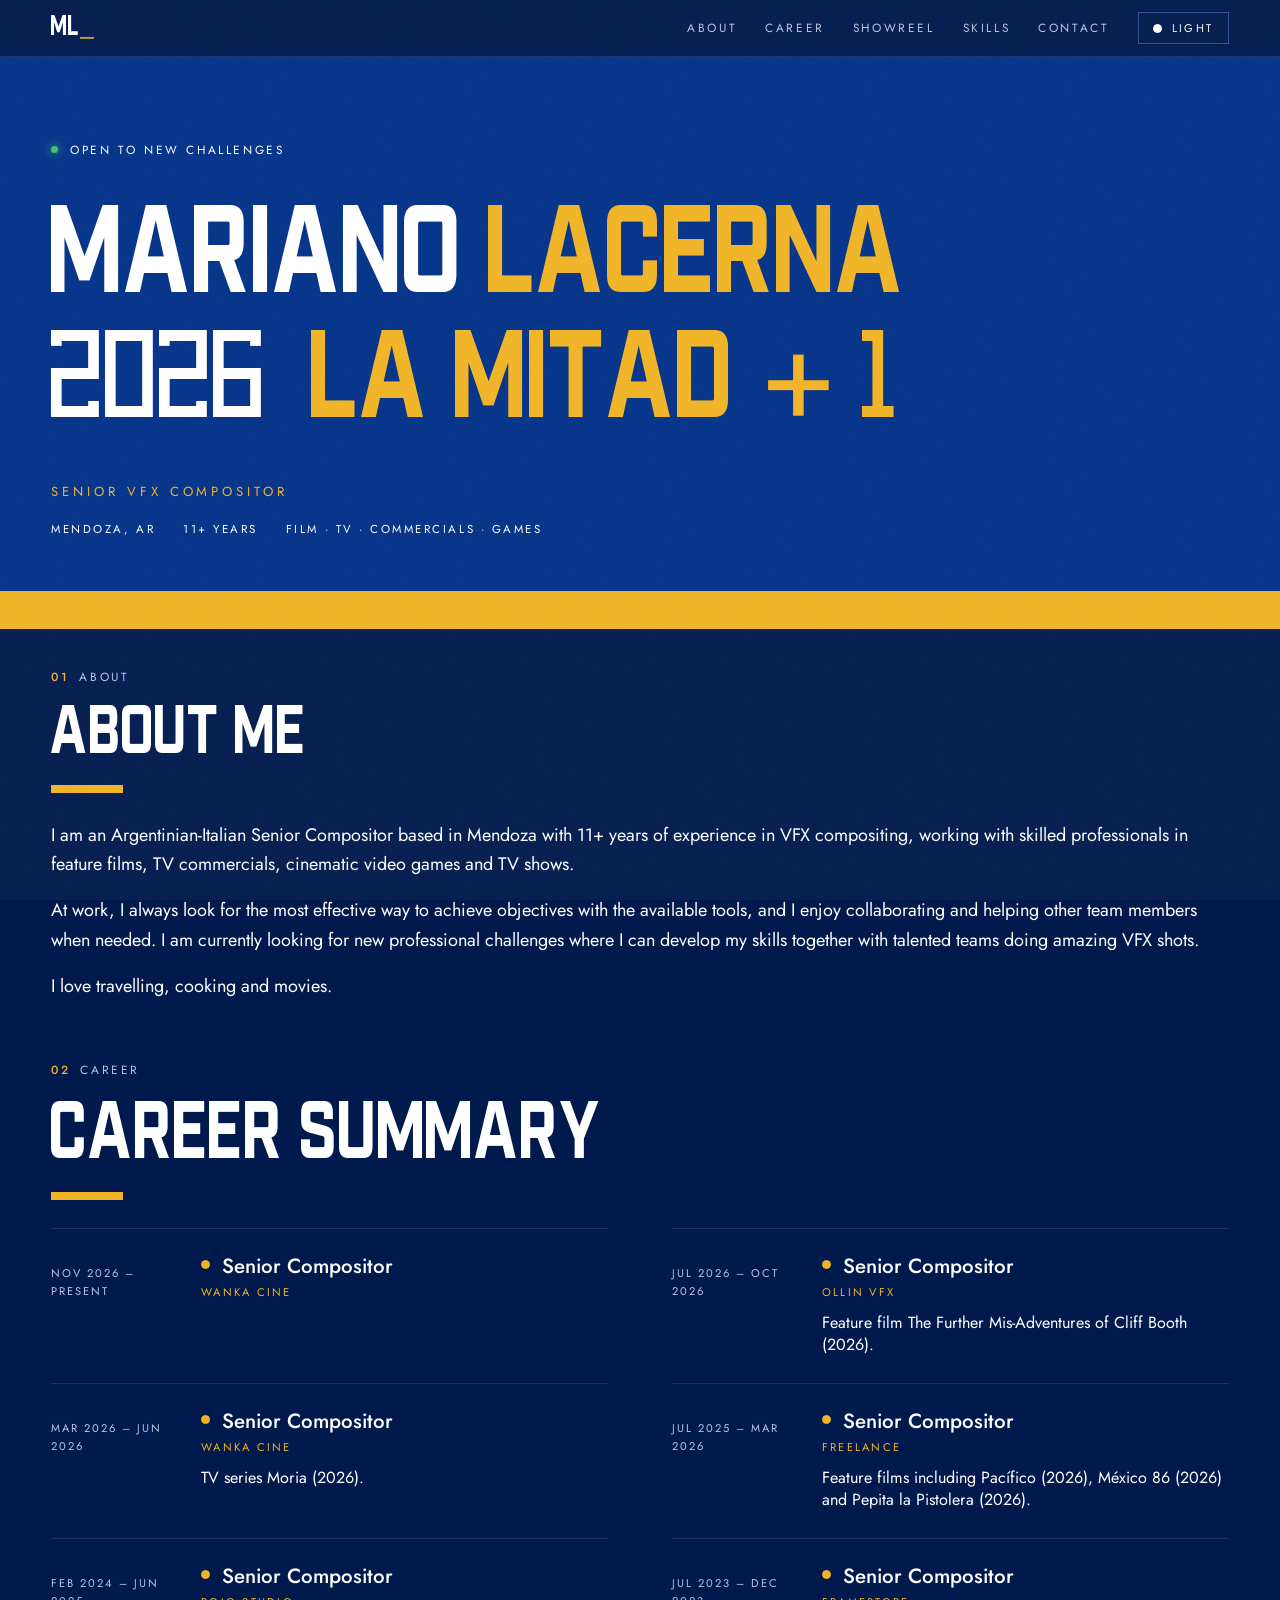
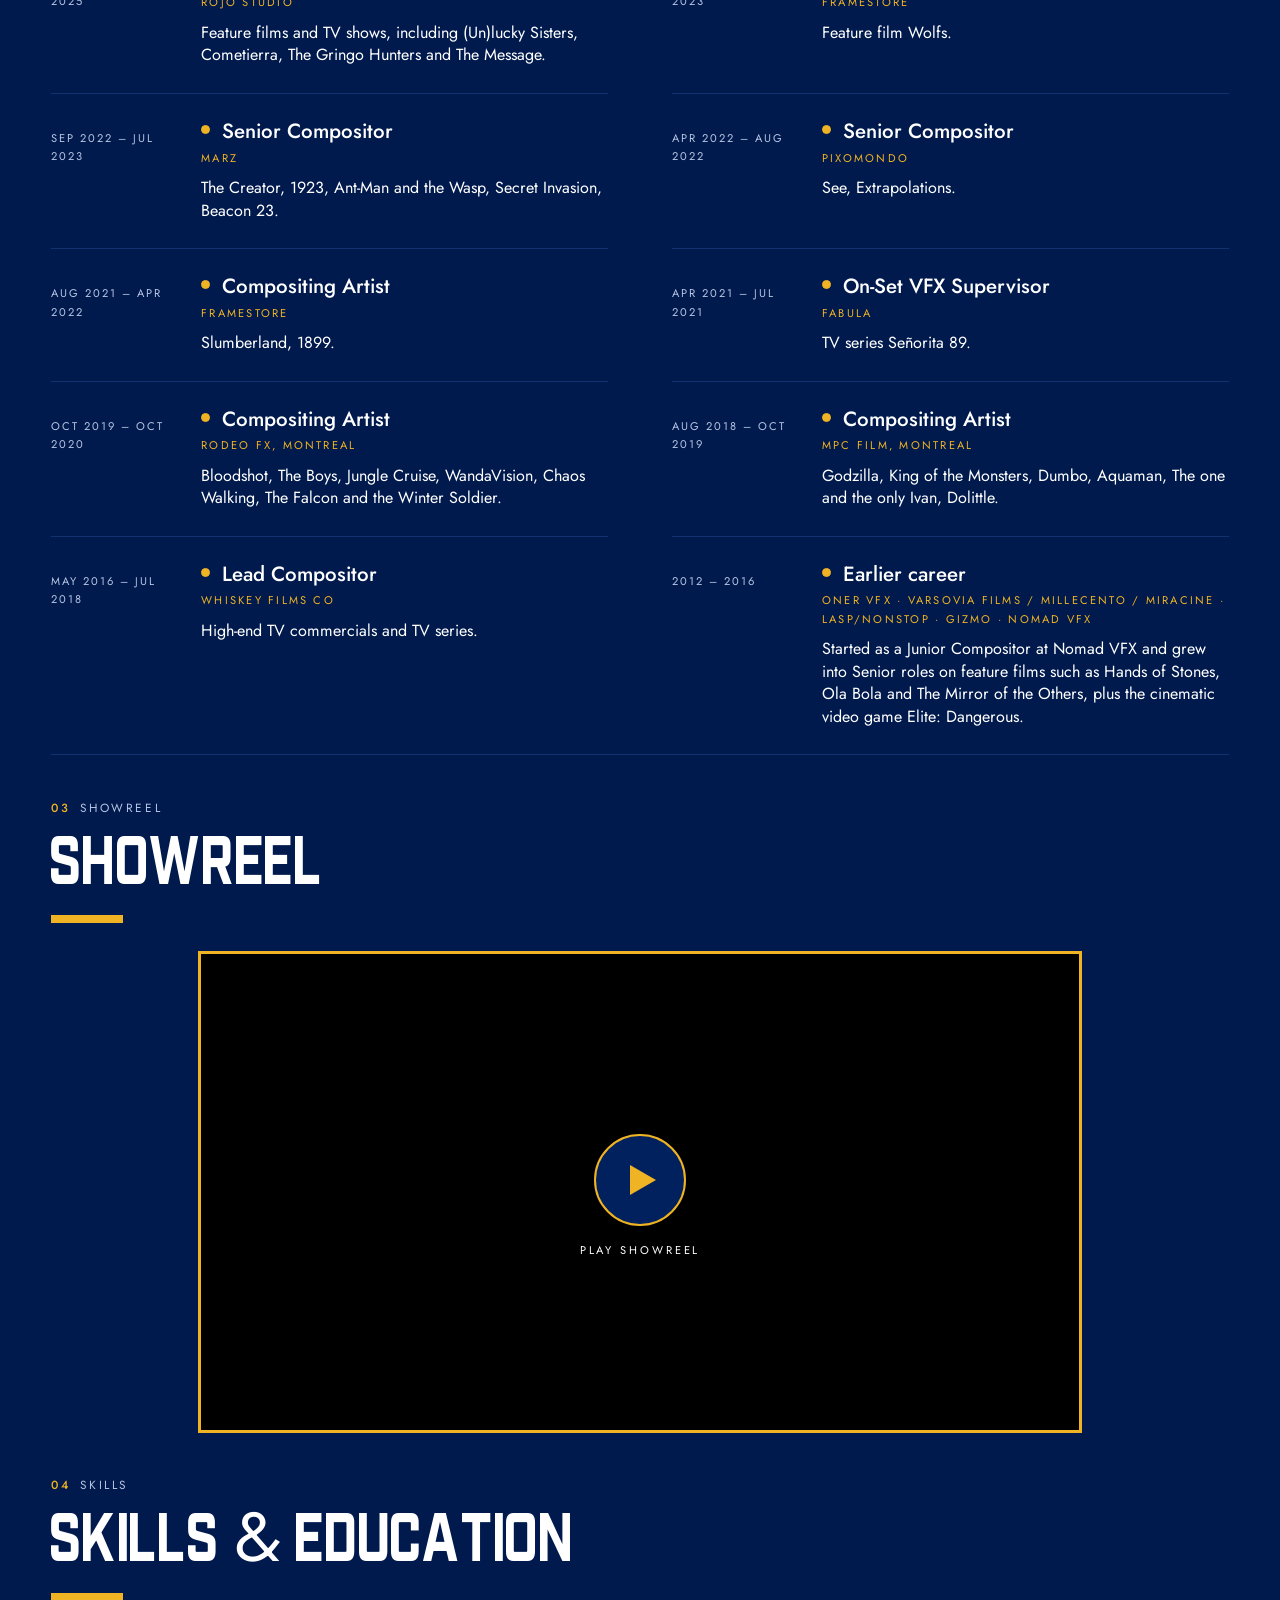
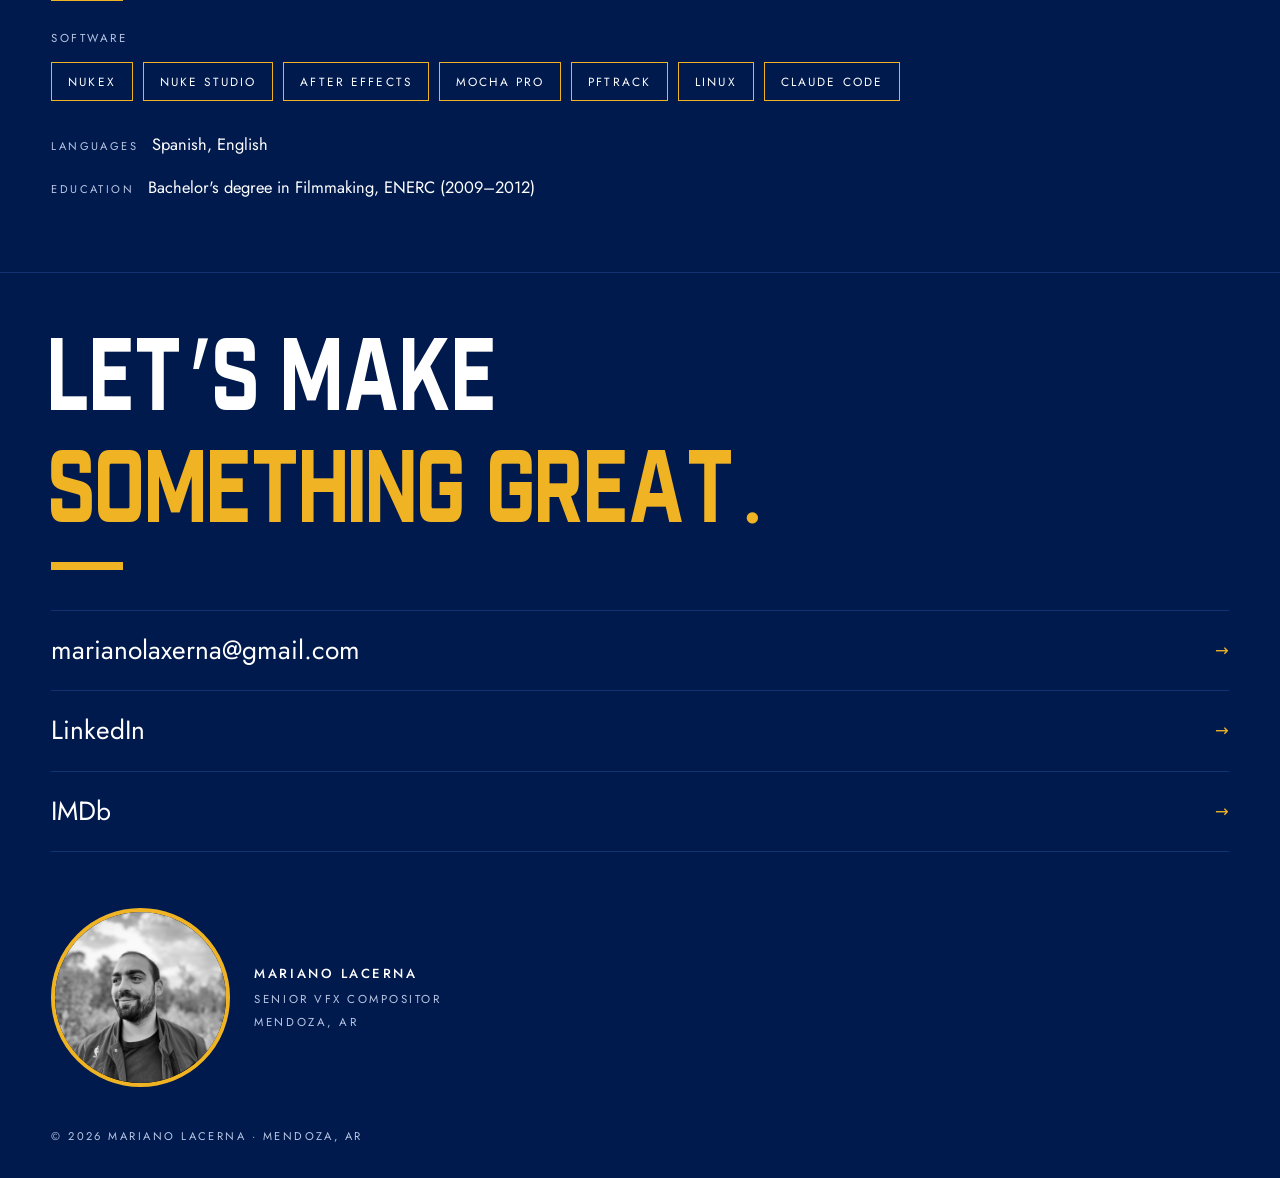
==== boca_theme.html @ bdfd3565 "Add Boca theme page with its headline fonts Co-Authored-By: Claude Sonnet 5.5 <noreply@anthropic.com" ====
<!DOCTYPE html>
<html lang="en">
<head>
  <meta charset="UTF-8">
  <meta name="viewport" content="width=device-width, initial-scale=1">
  <title>Mariano Lacerna 2026 – VFX Compositor</title>
  <meta name="description" content="Personal website of Mariano Lacerna, Senior VFX Compositor with 11+ years of experience in feature films, TV shows, commercials and video games.">
  <meta name="theme-color" content="#001a4d">
  <script>try{var t=localStorage.getItem("boca-theme");if(t)document.documentElement.setAttribute("data-theme",t);}catch(e){}</script>
  <link rel="preconnect" href="https://fonts.googleapis.com">
  <link rel="preconnect" href="https://fonts.gstatic.com" crossorigin>
  <link href="https://fonts.googleapis.com/css2?family=Jost:wght@300;400;500&display=swap" rel="stylesheet">
  <style>
    :root {
      --bg: #0b0b0b;
      --text: #ece9e4;
      --text-2: #cfccc6;
      --text-3: #bdbab4;
      --muted: #8d8a85;
      --line: #242321;
      --border: #3a3835;
      --accent: #b4463f;      /* desaturated red */
      --ok: #3fbf6a;
      --gutter: clamp(20px, 4vw, 72px);
      --serif: "Instrument Serif", "Cormorant Garamond", Georgia, serif;
      --sans: "Jost", system-ui, -apple-system, "Segoe UI", Roboto, sans-serif;
    }
    /* light mode: inverted palette */
    [data-theme="light"] {
      --bg: #ece9e4;
      --text: #0b0b0b;
      --text-2: #2a2927;
      --text-3: #4a4844;
      --muted: #6f6c67;
      --line: #cfcbc4;
      --border: #b9b5ae;
      --accent: #a63d36;
      color-scheme: light;
    }
    [data-theme="light"] body::after { filter: invert(1); }
    * { box-sizing: border-box; }
    html { scroll-behavior: smooth; font-size: clamp(16px, .55vw + 9.4px, 22px); }
    body {
      transition: background-color .3s, color .3s;
      margin: 0; background: var(--bg); color: var(--text);
      font-family: var(--serif); font-size: 1.2rem; line-height: 1.55;
      -webkit-font-smoothing: antialiased;
    }
    /* film grain */
    body::after {
      content: ""; position: fixed; inset: 0; pointer-events: none; z-index: 50; opacity: .07;
      background-image: url("data:image/svg+xml;utf8,<svg xmlns='http://www.w3.org/2000/svg' width='200' height='200'><filter id='n'><feTurbulence type='fractalNoise' baseFrequency='.9' numOctaves='2' stitchTiles='stitch'/><feColorMatrix values='0 0 0 0 1  0 0 0 0 1  0 0 0 0 1  0 0 0 .9 0'/></filter><rect width='100%' height='100%' filter='url(%23n)'/></svg>");
    }
    ::selection { background: var(--accent); color: #fff; }
    a { color: inherit; }
    :focus-visible { outline: 1px solid var(--text); outline-offset: 4px; }
    .container { width: 100%; padding: 0 var(--gutter); }

    /* ---------- top bar ---------- */
    .topbar { position: sticky; top: 0; z-index: 10; background: color-mix(in srgb, var(--bg) 88%, transparent); backdrop-filter: blur(6px); border-bottom: 1px solid var(--line); }
    .topbar .container { display: flex; justify-content: space-between; align-items: center; gap: 16px; min-height: 56px; }
    .logo { font-family: var(--serif); font-size: 1.7rem; text-decoration: none; line-height: 1; }
    .logo span { color: var(--accent); font-style: italic; }
    nav { display: flex; flex-wrap: wrap; gap: 4px 28px; }
    nav a { font-family: var(--sans); font-size: .72rem; text-transform: uppercase; letter-spacing: .22em; color: var(--muted); text-decoration: none; padding: 4px 0; transition: color .2s; }
    nav a:hover { color: var(--text); }
    .nav-right { display: flex; align-items: center; gap: 28px; flex-wrap: wrap; }
    .theme-toggle {
      font-family: var(--sans); font-size: .68rem; text-transform: uppercase; letter-spacing: .22em;
      color: var(--text); background: transparent; border: 1px solid var(--border);
      padding: 7px 14px; cursor: pointer; display: inline-flex; align-items: center; gap: 10px;
      transition: border-color .2s, background .2s, color .2s;
    }
    .theme-toggle:hover { border-color: var(--text); }
    .theme-toggle i { width: 9px; height: 9px; border-radius: 50%; border: 1px solid var(--text); background: var(--text); display: inline-block; }
    [data-theme="light"] .theme-toggle i { background: transparent; }

    /* ---------- hero ---------- */
    .hero { padding: clamp(40px, 6vw, 80px) 0 clamp(32px, 4vw, 56px); border-bottom: 1px solid var(--line); text-align: left; }
    .status { display: inline-flex; align-items: center; gap: 12px; font-family: var(--sans); font-size: .72rem; text-transform: uppercase; letter-spacing: .22em; color: var(--muted); margin-bottom: 36px; }
    .status i { width: 7px; height: 7px; border-radius: 50%; background: var(--ok); box-shadow: 0 0 10px var(--ok); animation: blink 1.6s ease-in-out infinite; }
    .hero h1 { margin: 0; font-family: var(--serif); font-weight: 400; font-size: clamp(2.7rem, 9.75vw, 9rem); line-height: .9; letter-spacing: -.02em; }
    .hero h1 em { display: block; font-style: italic; color: var(--accent); }
    .tagline { margin: 36px 0 0; max-width: none; font-family: var(--sans); font-size: .8rem; text-transform: uppercase; letter-spacing: .3em; color: var(--text); }
    .hero-meta { margin-top: 18px; display: flex; flex-wrap: wrap; justify-content: flex-start; gap: 6px 28px; font-family: var(--sans); font-size: .7rem; text-transform: uppercase; letter-spacing: .22em; color: var(--muted); }

    /* ---------- sections ---------- */
    .wrap { width: 100%; padding: 0 var(--gutter); }
    section { padding: clamp(24px, 3vw, 44px) 0 4px; }
    .row { display: grid; grid-template-columns: minmax(0, 1fr); gap: 10px; }
    .row > div { min-width: 0; }
    .label { font-family: var(--sans); font-size: .72rem; text-transform: uppercase; letter-spacing: .22em; color: var(--muted); }
    .label b { color: var(--accent); font-weight: 500; margin-right: 10px; }
    h2 { margin: 0 0 28px; font-family: var(--serif); font-weight: 400; font-size: clamp(2.4rem, 5.4vw, 4.6rem); line-height: 1; letter-spacing: -.01em; }
    p { margin: 0 0 16px; max-width: 58ch; }
    #about p { color: var(--text-2); font-size: 1.3rem; max-width: none; }

    /* ---------- showreel ---------- */
    .reel { position: relative; border: 1px solid var(--border); background: #000; width: 75%; max-width: 960px; margin: 0 auto; }
    .reel iframe { display: block; filter: grayscale(1) brightness(.6) contrast(1.15); transition: filter .3s ease; }
    .play {
      position: absolute; top: 50%; left: 50%; z-index: 4;
      width: 92px; height: 92px; margin: -58px 0 0 -46px; padding: 0; cursor: pointer;
      background: color-mix(in srgb, var(--bg) 35%, transparent); border: 1px solid var(--text); border-radius: 50%;
      display: grid; place-items: center; color: var(--text);
      transition: background .25s, border-color .25s, transform .25s, opacity .3s;
    }
    .play svg { width: 26px; height: 30px; margin-left: 5px; fill: var(--accent); transition: fill .25s; }
    .play::after {
      content: "Play showreel"; position: absolute; top: calc(100% + 18px); left: 50%; transform: translateX(-50%);
      white-space: nowrap; font-family: var(--sans); font-size: .68rem; text-transform: uppercase; letter-spacing: .26em; color: var(--text);
    }
    .play:hover { background: var(--accent); border-color: var(--accent); transform: scale(1.06); }
    .play:hover svg { fill: #fff; }
    .play:hover::after { color: var(--text); }
    .play:focus-visible { outline: 1px solid #fff; outline-offset: 6px; }
    .reel.playing .play { opacity: 0; pointer-events: none; }
    .reel.playing iframe { filter: none; }

    /* ---------- career ---------- */
    .timeline { list-style: none; margin: 0; padding: 0; display: grid; grid-template-columns: repeat(2, minmax(0, 1fr)); column-gap: clamp(32px, 5vw, 96px); border-bottom: 1px solid var(--line); }
    .timeline li { display: grid; grid-template-columns: clamp(130px, 10vw, 170px) minmax(0, 1fr); gap: 6px 20px; padding: 26px 0; border-top: 1px solid var(--line); }
    .date { font-family: var(--sans); font-size: .68rem; text-transform: uppercase; letter-spacing: .18em; color: var(--muted); padding-top: .55rem; }
    .role { font-family: var(--serif); font-size: 1.7rem; line-height: 1.1; }
    .role::before { content: ""; display: inline-block; width: 7px; height: 7px; border-radius: 50%; background: transparent; border: 1px solid var(--accent); margin-right: 12px; vertical-align: .2em; }
    .timeline li:hover .role::before { background: var(--accent); }
    .co { font-family: var(--sans); font-size: .68rem; text-transform: uppercase; letter-spacing: .2em; color: var(--muted); margin-top: 6px; }
    .timeline p { margin: 10px 0 0; font-size: 1.12rem; color: var(--text-3); max-width: 60ch; line-height: 1.4; }
    #career h2 { font-size: clamp(2.8rem, 6.4vw, 5.6rem); }

    /* ---------- skills ---------- */
    .sub { font-family: var(--sans); font-size: .7rem; text-transform: uppercase; letter-spacing: .22em; color: var(--muted); margin: 0 0 14px; }
    .skills { display: flex; flex-wrap: wrap; gap: 10px; list-style: none; margin: 0 0 30px; padding: 0; }
    .skills li { font-family: var(--sans); font-size: .72rem; text-transform: uppercase; letter-spacing: .18em; padding: 9px 16px; border: 1px solid var(--border); }
    .facts { font-size: 1.2rem; }
    .facts strong { font-family: var(--sans); font-weight: 400; color: var(--muted); font-size: .68rem; text-transform: uppercase; letter-spacing: .22em; margin-right: 14px; }

    /* ---------- footer ---------- */
    footer { margin-top: clamp(32px, 4vw, 56px); width: 100%; border-top: 1px solid var(--line); padding: clamp(32px, 4vw, 56px) 0 32px; }
    .contact-title { font-family: var(--serif); font-weight: 400; font-size: clamp(2.8rem, 8vw, 7rem); line-height: .95; letter-spacing: -.02em; margin: 0 0 40px; }
    .contact-title em { color: var(--accent); }
    .links { display: flex; flex-direction: column; margin-bottom: 56px; }
    .links a { display: flex; justify-content: space-between; align-items: center; padding: 18px 0; border-top: 1px solid var(--line); font-size: clamp(1.4rem, 3vw, 2.2rem); text-decoration: none; transition: color .2s, padding .2s; }
    .links a:last-child { border-bottom: 1px solid var(--line); }
    .links a span { font-family: var(--sans); font-size: 1rem; color: var(--accent); transition: transform .2s; }
    .links a:hover { color: var(--accent); padding-left: 10px; }
    .links a:hover span { transform: translateX(6px); }
    .portrait { display: flex; align-items: center; gap: 24px; margin: 0 0 40px; }
    .portrait .pic { width: clamp(120px, 14vw, 200px); aspect-ratio: 1; flex: none; overflow: hidden; border-radius: 50%; border: 1px solid var(--border); background: #000; }
    .portrait img { width: 100%; height: 100%; display: block; object-fit: cover; object-position: 50% 35%; filter: grayscale(1) contrast(1.05); }
    .portrait figcaption { font-family: var(--sans); font-size: .7rem; text-transform: uppercase; letter-spacing: .22em; color: var(--muted); line-height: 2; }
    .portrait figcaption b { display: block; color: var(--text); font-weight: 500; font-size: .8rem; }
    .copy { font-family: var(--sans); font-size: .68rem; text-transform: uppercase; letter-spacing: .22em; color: var(--muted); }

    /* ---------- motion ---------- */
    @keyframes blink { 50% { opacity: .25; } }
    @keyframes reveal { from { opacity: 0; transform: translateY(14px); } to { opacity: 1; transform: none; } }
    .hero .container > * { animation: reveal .8s ease both; }
    .hero .container > *:nth-child(2) { animation-delay: .1s; }
    .hero .container > *:nth-child(3) { animation-delay: .2s; }
    .hero .container > *:nth-child(4) { animation-delay: .3s; }
    @media (prefers-reduced-motion: reduce) {
      html { scroll-behavior: auto; }
      *, *::before, *::after { animation: none !important; transition: none !important; }
    }

    /* ---------- responsive ---------- */
    @media (max-width: 1000px) {
      .timeline { grid-template-columns: minmax(0, 1fr); }
      .reel { width: 100%; }
    }
    @media (max-width: 720px) {
      .timeline li { grid-template-columns: 1fr; gap: 4px; }
      .topbar .container { padding-top: 8px; padding-bottom: 8px; flex-direction: column; align-items: flex-start; gap: 4px; }
      nav { gap: 4px 18px; }
      .nav-right { gap: 8px 18px; }
    }

    /* ========== BOCA THEME (Pantone 287 C + 7409 C) ========== */
    @font-face {
      font-family: "Boca 2026";
      src: url("assets/Boca_Juniors_Font-2026-2027.ttf") format("truetype");
      font-display: swap;
    }
    :root {
      --blue: #003087; --gold: #f0b323;
      --bg: #001a4d; --text: #ffffff; --text-2: #ffffff; --text-3: #ffffff;
      --muted: #b9c6e4; --line: #12336f; --border: #2b4e92; --accent: #f0b323;
      --serif: "Jost", system-ui, -apple-system, "Segoe UI", sans-serif;
      --display: "Boca 2026", "Jost", Impact, sans-serif;
    }
    /* light mode = application over yellow */
    [data-theme="light"] {
      --bg: #f0b323; --text: #002366; --text-2: #002366; --text-3: #002366;
      --muted: #1d3a75; --line: #c89212; --border: #003087; --accent: #003087;
    }
    body { font-size: 1.02rem; line-height: 1.65; }
    ::selection { background: var(--gold); color: var(--blue); }

    .logo, h2, .hero h1, .contact-title { font-family: var(--display); font-weight: 400; letter-spacing: .01em; }
    .logo span { font-style: normal; }

    /* hero: blue field crossed by the gold band */
    .hero { background: var(--blue); border-bottom: clamp(18px, 3vw, 40px) solid var(--gold); color: #fff; }
    .hero h1 { line-height: 1; letter-spacing: 0; }
    .hero h1 em { display: inline; font-style: normal; color: var(--gold); }
    .hero h1 .year { display: block; color: #fff; }
    .hero h1 .mitad { color: var(--gold); margin-left: .15em; }
    .hero .status, .hero .hero-meta { color: #fff; }
    .hero .tagline { color: var(--gold); }
    [data-theme="light"] .hero { border-bottom-color: #fff; }

    h2 { line-height: 1.1; }
    h2::after { content: ""; display: block; width: 72px; height: 8px; margin-top: 12px; background: var(--accent); }
    #about p { font-size: 1.1rem; }
    .role { font-family: var(--serif); font-weight: 500; font-size: 1.25rem; }
    .role::before { background: var(--accent); }
    .co { color: var(--accent); }
    .timeline p { font-size: .98rem; }
    .skills li { border-color: var(--accent); }
    .facts { font-size: 1rem; }
    .play { background: rgba(0, 48, 135, .7); border: 2px solid var(--gold); color: #fff; }
    .play svg { fill: var(--gold); }
    .play::after { color: #fff; }
    .play:hover { background: var(--gold); border-color: var(--gold); }
    .play:hover svg { fill: var(--blue); }
    .play:hover::after { color: #fff; }
    .reel { border: 3px solid var(--gold); }
    .contact-title { line-height: 1.1; }
    .contact-title em { font-style: normal; }
    .links a { font-size: clamp(1.1rem, 2.2vw, 1.6rem); }
    .portrait .pic { border: 4px solid var(--gold); }

    /* ========== BOCA LIGHT MODE: white base, blue + black type, gold details ========== */
    @font-face {
      font-family: "Jamaica Away 26";
      src: url("assets/Jamaica_Away_26.ttf") format("truetype");
      font-display: swap;
    }
    [data-theme="light"] {
      --bg: #ffffff; --text: #0a0a0a; --text-2: #0a0a0a; --text-3: #1c1c1c;
      --muted: #003087; --line: #dfe3ec; --border: #003087; --accent: #003087;
      --display: "Jamaica Away 26", "Jost", Impact, sans-serif;
    }
    [data-theme="light"] body::after { display: none; }
    [data-theme="light"] .hero { background: #fff; color: var(--text); border-bottom-color: var(--gold); }
    [data-theme="light"] .hero h1 { color: var(--blue); }
    [data-theme="light"] .hero h1 em { color: #0a0a0a; }
    [data-theme="light"] .hero h1 .year { color: var(--blue); }
    [data-theme="light"] .hero h1 .mitad { color: var(--gold); }
    [data-theme="light"] .hero .status { color: var(--blue); }
    [data-theme="light"] .hero .tagline { color: #0a0a0a; }
    [data-theme="light"] .hero .hero-meta { color: var(--blue); }
    [data-theme="light"] .logo, [data-theme="light"] h2, [data-theme="light"] .role { color: var(--blue); }
    [data-theme="light"] .contact-title em { color: #0a0a0a; }
    /* gold details */
    [data-theme="light"] .logo span { color: var(--gold); }
    [data-theme="light"] h2::after, [data-theme="light"] .role::before { background: var(--gold); }
    [data-theme="light"] .role::before { border-color: var(--gold); }
    [data-theme="light"] .skills li { border-color: var(--blue); box-shadow: inset 0 -3px 0 var(--gold); }
    [data-theme="light"] .links a span { color: var(--gold); }
    [data-theme="light"] .label b { background: var(--gold); color: var(--blue); padding: 0 6px; }
    [data-theme="light"] .play:hover::after { color: #fff; }
  </style>
</head>
<body>

  <div class="topbar">
    <div class="container">
      <a class="logo" href="#top">ML<span>_</span></a>
      <div class="nav-right">
        <nav aria-label="Main">
          <a href="#about">About</a>
          <a href="#career">Career</a>
          <a href="#showreel">Showreel</a>
          <a href="#skills">Skills</a>
          <a href="#contact">Contact</a>
        </nav>
        <button class="theme-toggle" id="theme-toggle" type="button" aria-label="Switch to light mode"><i></i><span>Light</span></button>
      </div>
    </div>
  </div>

  <header class="hero" id="top">
    <div class="container">
      <div class="status"><i></i> Open to new challenges</div>
      <h1>Mariano <em>Lacerna</em><span class="year">2026 <span class="mitad">La mitad + 1</span></span></h1>
      <p class="tagline">Senior VFX Compositor</p>
      <div class="hero-meta">
        <span>Mendoza, AR</span>
        <span>11+ years</span>
        <span>Film · TV · Commercials · Games</span>
      </div>
    </div>
  </header>

  <main class="wrap">

    <section id="about">
      <div class="row">
        <div class="label"><b>01</b>About</div>
        <div>
          <h2>About me</h2>
          <p>
            I am an Argentinian-Italian Senior Compositor based in Mendoza with 11+ years of
            experience in VFX compositing, working with skilled professionals in feature films,
            TV commercials, cinematic video games and TV shows.
          </p>
          <p>
            At work, I always look for the most effective way to achieve objectives with the
            available tools, and I enjoy collaborating and helping other team members when needed.
            I am currently looking for new professional challenges where I can develop my skills
            together with talented teams doing amazing VFX shots.
          </p>
          <p>I love travelling, cooking and movies.</p>
        </div>
      </div>
    </section>

    <section id="career">
      <div class="row">
        <div class="label"><b>02</b>Career</div>
        <div>
          <h2>Career summary</h2>
          <ul class="timeline">
            <li>
              <div class="date">Nov 2026 – Present</div>
              <div><div class="role">Senior Compositor</div><div class="co">Wanka Cine</div></div>
            </li>
            <li>
              <div class="date">Jul 2026 – Oct 2026</div>
              <div><div class="role">Senior Compositor</div><div class="co">Ollin VFX</div>
              <p>Feature film The Further Mis-Adventures of Cliff Booth (2026).</p></div>
            </li>
            <li>
              <div class="date">Mar 2026 – Jun 2026</div>
              <div><div class="role">Senior Compositor</div><div class="co">Wanka Cine</div>
              <p>TV series Moria (2026).</p></div>
            </li>
            <li>
              <div class="date">Jul 2025 – Mar 2026</div>
              <div><div class="role">Senior Compositor</div><div class="co">Freelance</div>
              <p>Feature films including Pacífico (2026), México 86 (2026) and Pepita la Pistolera (2026).</p></div>
            </li>
            <li>
              <div class="date">Feb 2024 – Jun 2025</div>
              <div><div class="role">Senior Compositor</div><div class="co">Rojo Studio</div>
              <p>Feature films and TV shows, including (Un)lucky Sisters, Cometierra, The Gringo Hunters and The Message.</p></div>
            </li>
            <li>
              <div class="date">Jul 2023 – Dec 2023</div>
              <div><div class="role">Senior Compositor</div><div class="co">Framestore</div>
              <p>Feature film Wolfs.</p></div>
            </li>
            <li>
              <div class="date">Sep 2022 – Jul 2023</div>
              <div><div class="role">Senior Compositor</div><div class="co">MARZ</div>
              <p>The Creator, 1923, Ant-Man and the Wasp, Secret Invasion, Beacon 23.</p></div>
            </li>
            <li>
              <div class="date">Apr 2022 – Aug 2022</div>
              <div><div class="role">Senior Compositor</div><div class="co">Pixomondo</div>
              <p>See, Extrapolations.</p></div>
            </li>
            <li>
              <div class="date">Aug 2021 – Apr 2022</div>
              <div><div class="role">Compositing Artist</div><div class="co">Framestore</div>
              <p>Slumberland, 1899.</p></div>
            </li>
            <li>
              <div class="date">Apr 2021 – Jul 2021</div>
              <div><div class="role">On-Set VFX Supervisor</div><div class="co">Fabula</div>
              <p>TV series Señorita 89.</p></div>
            </li>
            <li>
              <div class="date">Oct 2019 – Oct 2020</div>
              <div><div class="role">Compositing Artist</div><div class="co">Rodeo FX, Montreal</div>
              <p>Bloodshot, The Boys, Jungle Cruise, WandaVision, Chaos Walking, The Falcon and the Winter Soldier.</p></div>
            </li>
            <li>
              <div class="date">Aug 2018 – Oct 2019</div>
              <div><div class="role">Compositing Artist</div><div class="co">MPC Film, Montreal</div>
              <p>Godzilla, King of the Monsters, Dumbo, Aquaman, The one and the only Ivan, Dolittle.</p></div>
            </li>
            <li>
              <div class="date">May 2016 – Jul 2018</div>
              <div><div class="role">Lead Compositor</div><div class="co">Whiskey Films Co</div>
              <p>High-end TV commercials and TV series.</p></div>
            </li>
            <li>
              <div class="date">2012 – 2016</div>
              <div><div class="role">Earlier career</div>
              <div class="co">Oner VFX · Varsovia Films / Millecento / MiraCine · LASP/NonStop · Gizmo · Nomad VFX</div>
              <p>
                Started as a Junior Compositor at Nomad VFX and grew into Senior roles on feature films
                such as Hands of Stones, Ola Bola and The Mirror of the Others, plus the cinematic
                video game Elite: Dangerous.
              </p></div>
            </li>
          </ul>
        </div>
      </div>
    </section>

    <section id="showreel">
      <div class="row">
        <div class="label"><b>03</b>Showreel</div>
        <div>
          <h2>Showreel</h2>
          <div class="reel">
            <div style="padding:54.17% 0 0 0;position:relative;"><iframe src="https://player.vimeo.com/video/888430497?autopause=0&amp;player_id=0&amp;app_id=58479" frameborder="0" allow="autoplay; fullscreen; picture-in-picture; clipboard-write; encrypted-media; web-share" referrerpolicy="strict-origin-when-cross-origin" style="position:absolute;top:0;left:0;width:100%;height:100%;" title="Mariano Lacerna - reel2025"></iframe></div>
            <button class="play" type="button" aria-label="Play showreel">
              <svg viewBox="0 0 26 30" aria-hidden="true"><polygon points="0,0 26,15 0,30"/></svg>
            </button>
          </div>
          <script src="https://player.vimeo.com/api/player.js"></script>
          <script>
            (function () {
              var reel = document.querySelector('.reel');
              var frame = reel && reel.querySelector('iframe');
              if (!frame || !window.Vimeo) return;
              var player = new Vimeo.Player(frame);
              var btn = reel.querySelector('.play');
              btn.addEventListener('click', function () { player.play(); });
              player.on('play', function () { reel.classList.add('playing'); });
              player.on('pause', function () { reel.classList.remove('playing'); });
              player.on('ended', function () { reel.classList.remove('playing'); });
            })();
          </script>
        </div>
      </div>
    </section>

    <section id="skills">
      <div class="row">
        <div class="label"><b>04</b>Skills</div>
        <div>
          <h2>Skills &amp; Education</h2>
          <p class="sub">Software</p>
          <ul class="skills">
            <li>NukeX</li>
            <li>Nuke Studio</li>
            <li>After Effects</li>
            <li>Mocha Pro</li>
            <li>PFTrack</li>
            <li>Linux</li>
            <li>Claude Code</li>
          </ul>
          <p class="facts"><strong>Languages</strong>Spanish, English</p>
          <p class="facts"><strong>Education</strong>Bachelor's degree in Filmmaking, ENERC (2009–2012)</p>
        </div>
      </div>
    </section>
  </main>

  <footer id="contact">
    <div class="container">
      <h2 class="contact-title">Let's make<br><em>something great.</em></h2>
      <div class="links">
        <a href="mailto:marianolaxerna@gmail.com">marianolaxerna@gmail.com <span>→</span></a>
        <a href="https://www.linkedin.com/in/marianolacerna">LinkedIn <span>→</span></a>
        <a href="https://www.imdb.com/name/nm5569918/">IMDb <span>→</span></a>
      </div>
      <figure class="portrait">
        <div class="pic"><img src="assets/foto.jpg" alt="Portrait of Mariano Lacerna" width="400" height="400"></div>
        <figcaption><b>Mariano Lacerna</b>Senior VFX Compositor<br>Mendoza, AR</figcaption>
      </figure>
      <div class="copy">© 2026 Mariano Lacerna · Mendoza, AR</div>
    </div>
  </footer>

  <script>
    (function () {
      var root = document.documentElement;
      var btn = document.getElementById('theme-toggle');
      var meta = document.querySelector('meta[name="theme-color"]');
      function apply(theme) {
        root.setAttribute('data-theme', theme);
        var light = theme === 'light';
        btn.querySelector('span').textContent = light ? 'Dark' : 'Light';
        btn.setAttribute('aria-label', light ? 'Switch to dark mode' : 'Switch to light mode');
        if (meta) meta.setAttribute('content', light ? '#ffffff' : '#001a4d');
      }
      apply(root.getAttribute('data-theme') === 'light' ? 'light' : 'dark');
      btn.addEventListener('click', function () {
        var next = root.getAttribute('data-theme') === 'light' ? 'dark' : 'light';
        apply(next);
        try { localStorage.setItem('boca-theme', next); } catch (e) {}
      });
    })();
  </script>
</body>
</html>
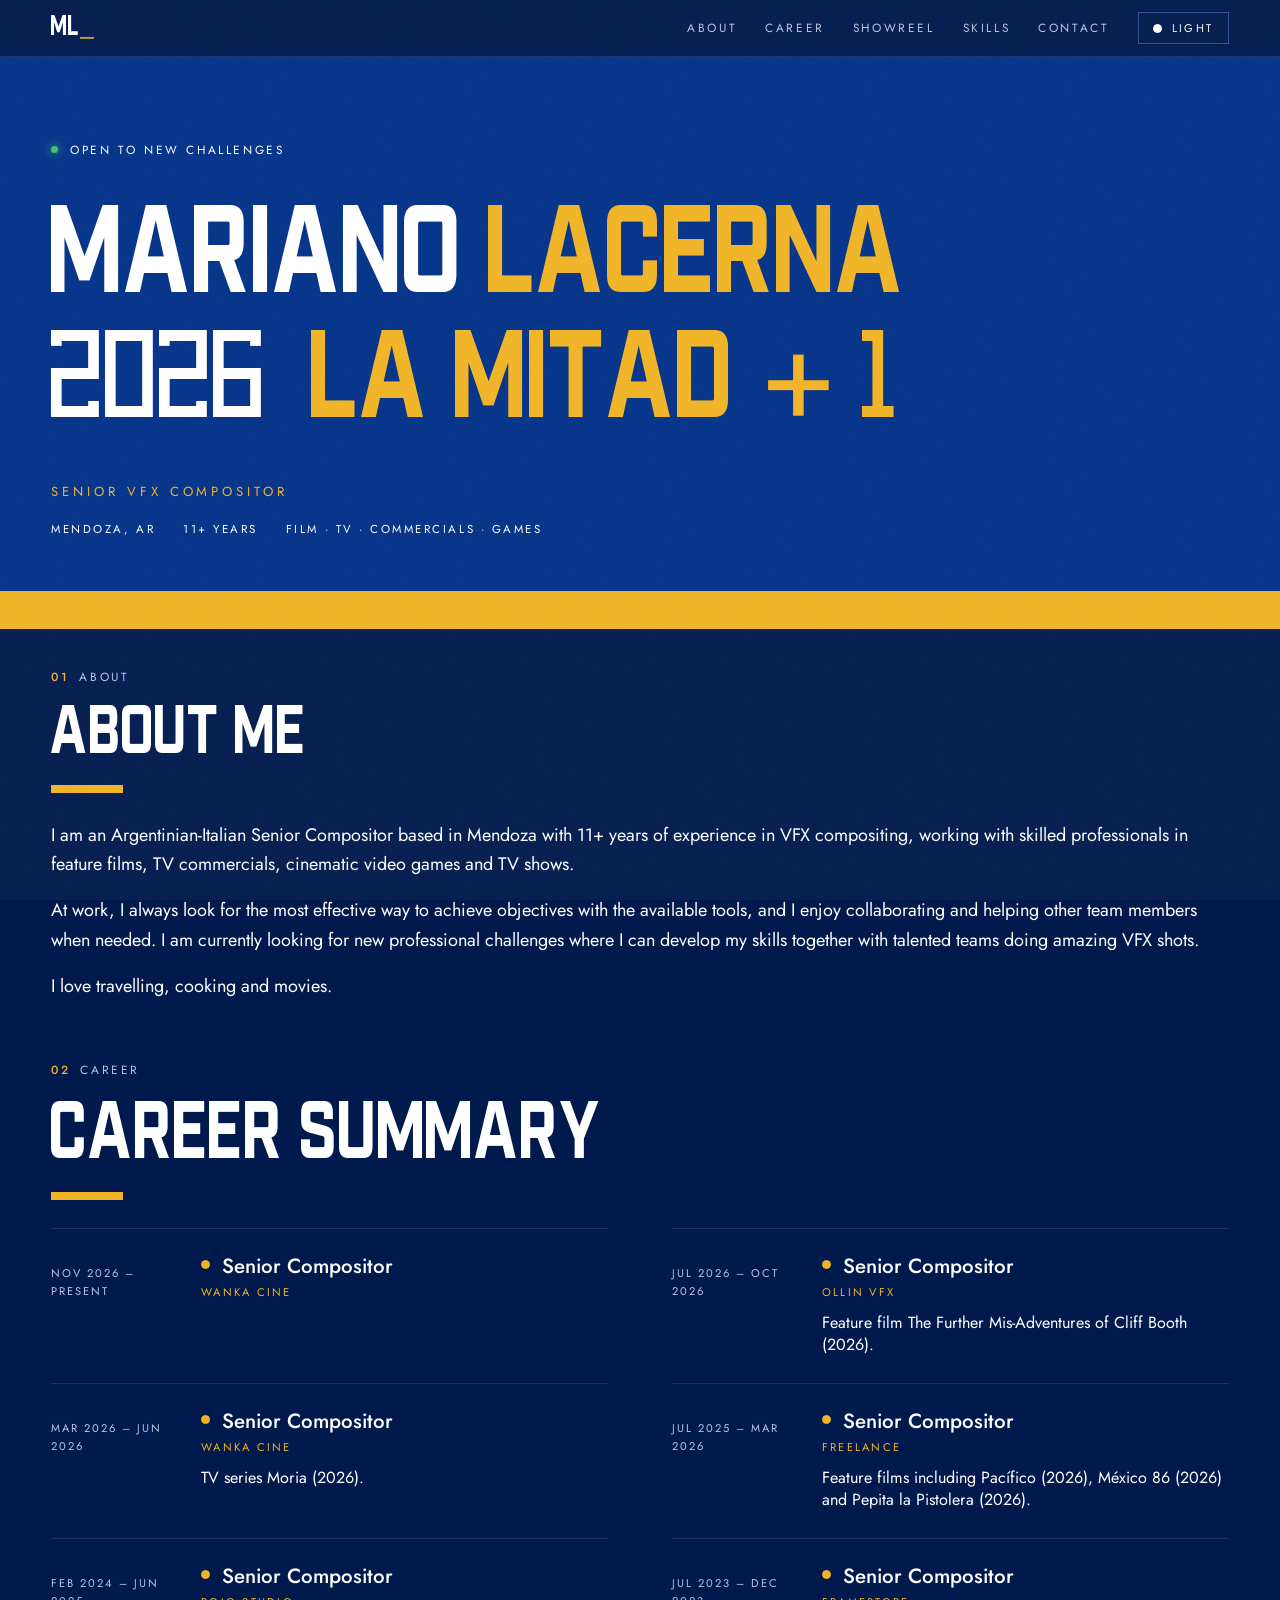
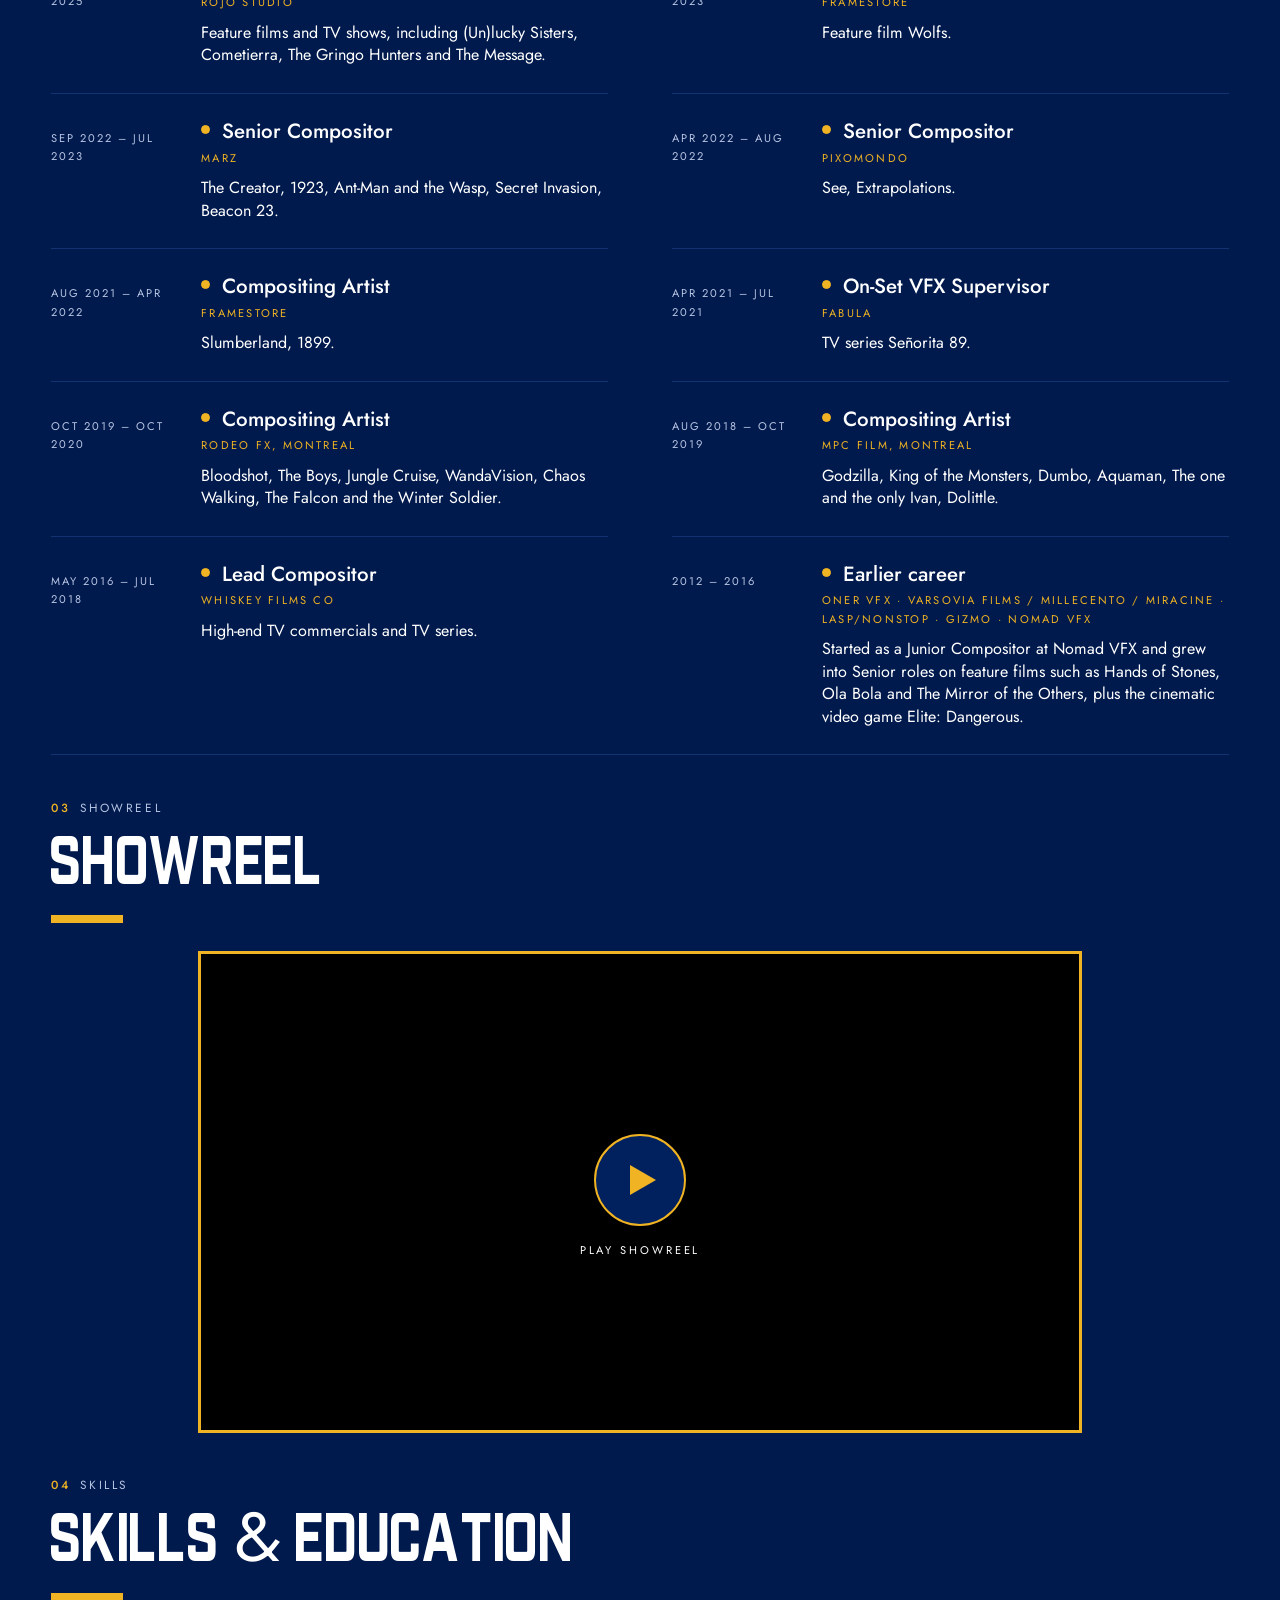
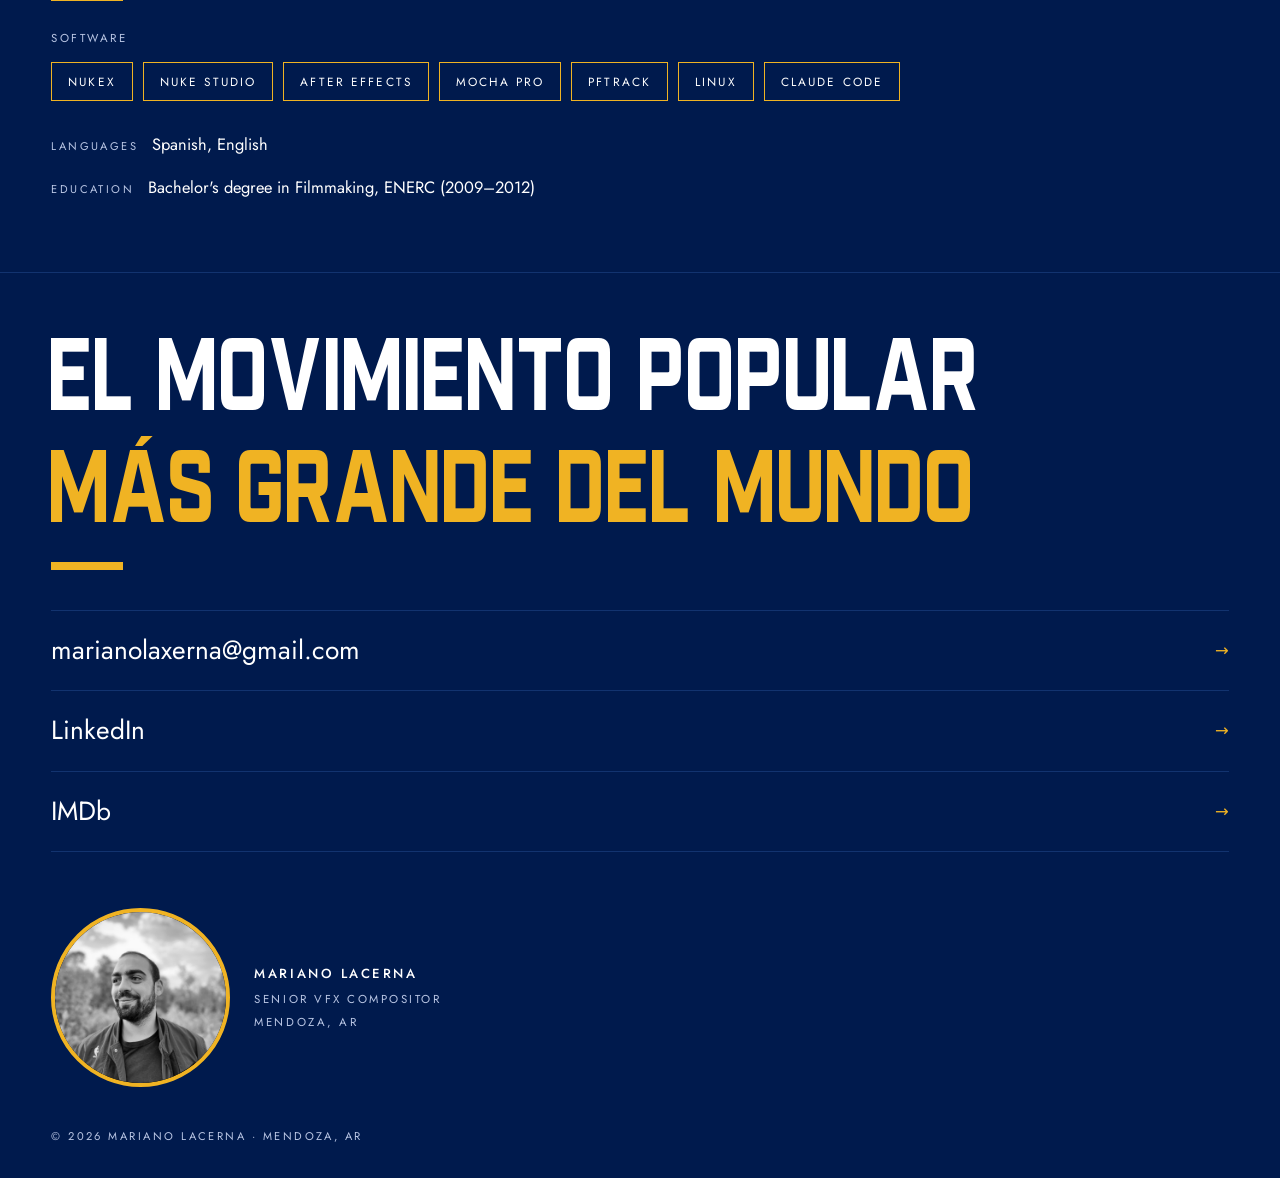
==== commit 79ae26a8: "Boca theme: new closing phrase Co-Authored-By: Claude Sonnet 5.5 <noreply@anthropic.com>" ====
--- a/boca_theme.html
+++ b/boca_theme.html
@@ -455,7 +455,7 @@
 
   <footer id="contact">
     <div class="container">
-      <h2 class="contact-title">Let's make<br><em>something great.</em></h2>
+      <h2 class="contact-title">El movimiento popular<br><em lang="es">más grande del mundo</em></h2>
       <div class="links">
         <a href="mailto:marianolaxerna@gmail.com">marianolaxerna@gmail.com <span>→</span></a>
         <a href="https://www.linkedin.com/in/marianolacerna">LinkedIn <span>→</span></a>
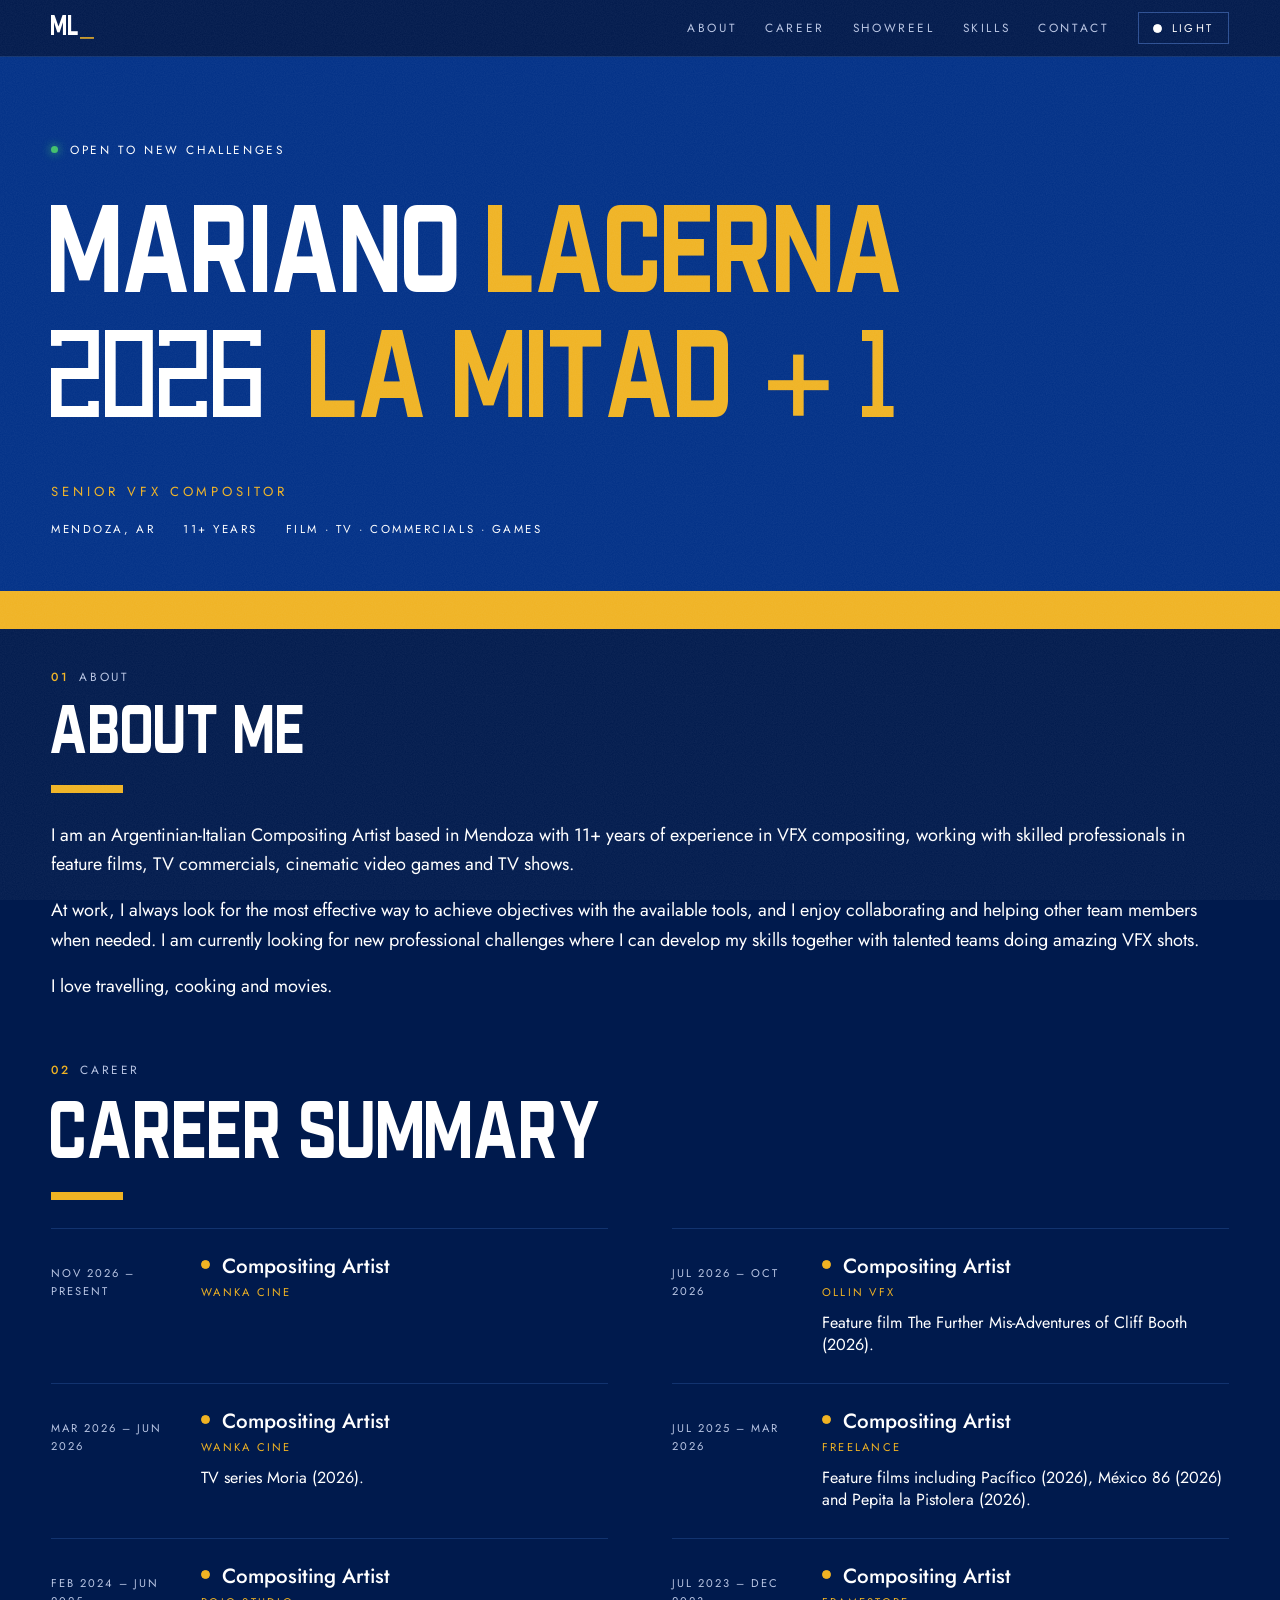
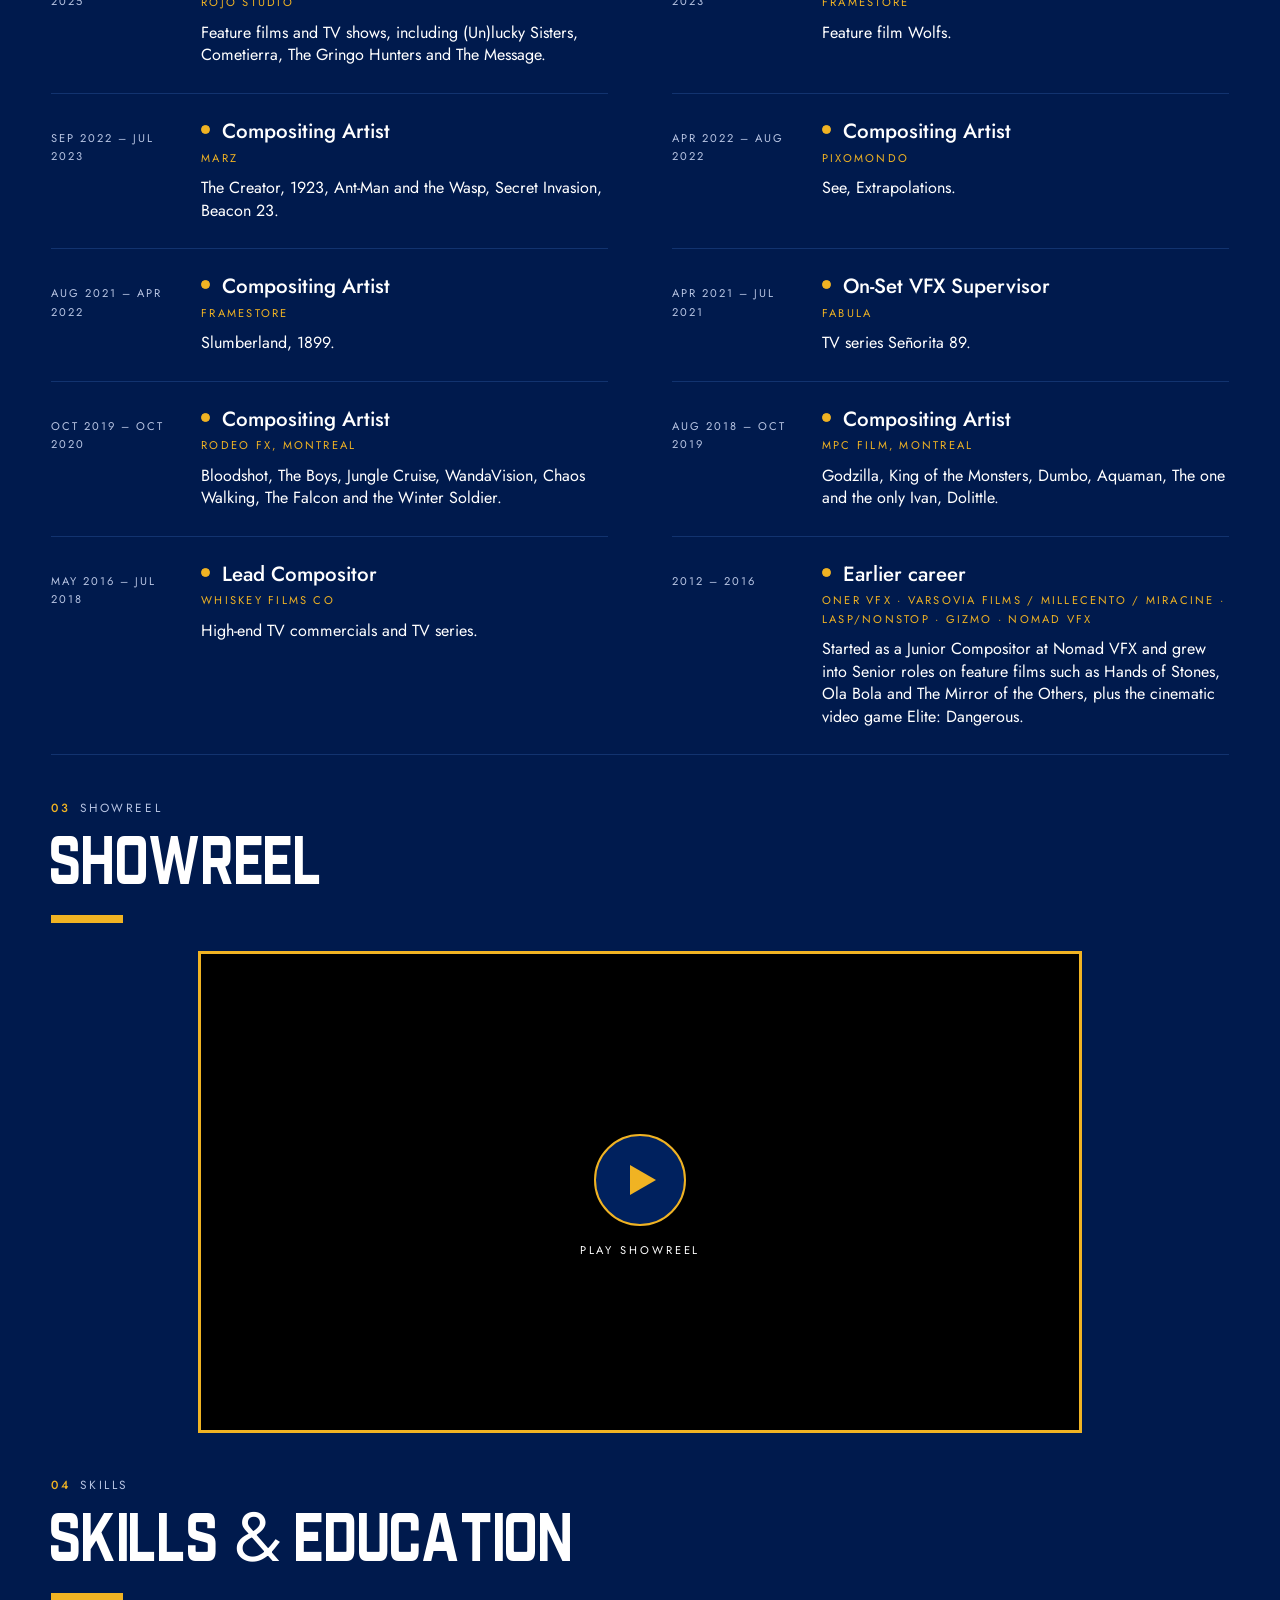
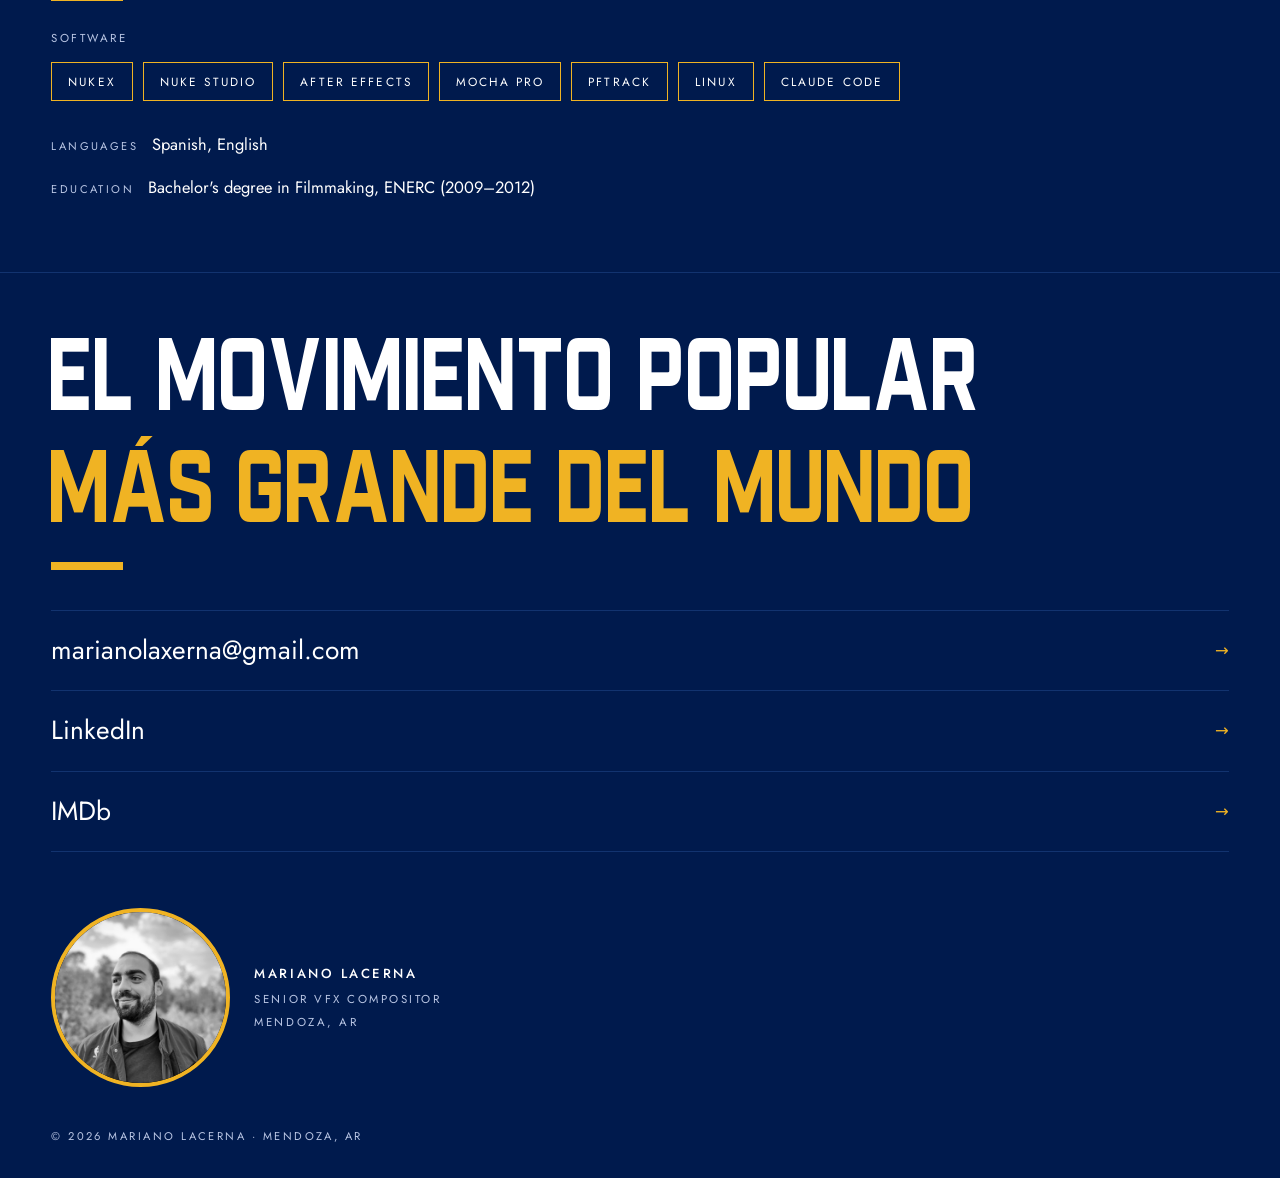
==== commit 6c9955e1: "Boca theme: Senior Compositor titles to Compositing Artist Co-Authored-By: Claude Sonnet 5.5 <norepl" ====
--- a/boca_theme.html
+++ b/boca_theme.html
@@ -302,7 +302,7 @@
         <div>
           <h2>About me</h2>
           <p>
-            I am an Argentinian-Italian Senior Compositor based in Mendoza with 11+ years of
+            I am an Argentinian-Italian Compositing Artist based in Mendoza with 11+ years of
             experience in VFX compositing, working with skilled professionals in feature films,
             TV commercials, cinematic video games and TV shows.
           </p>
@@ -325,41 +325,41 @@
           <ul class="timeline">
             <li>
               <div class="date">Nov 2026 – Present</div>
-              <div><div class="role">Senior Compositor</div><div class="co">Wanka Cine</div></div>
+              <div><div class="role">Compositing Artist</div><div class="co">Wanka Cine</div></div>
             </li>
             <li>
               <div class="date">Jul 2026 – Oct 2026</div>
-              <div><div class="role">Senior Compositor</div><div class="co">Ollin VFX</div>
+              <div><div class="role">Compositing Artist</div><div class="co">Ollin VFX</div>
               <p>Feature film The Further Mis-Adventures of Cliff Booth (2026).</p></div>
             </li>
             <li>
               <div class="date">Mar 2026 – Jun 2026</div>
-              <div><div class="role">Senior Compositor</div><div class="co">Wanka Cine</div>
+              <div><div class="role">Compositing Artist</div><div class="co">Wanka Cine</div>
               <p>TV series Moria (2026).</p></div>
             </li>
             <li>
               <div class="date">Jul 2025 – Mar 2026</div>
-              <div><div class="role">Senior Compositor</div><div class="co">Freelance</div>
+              <div><div class="role">Compositing Artist</div><div class="co">Freelance</div>
               <p>Feature films including Pacífico (2026), México 86 (2026) and Pepita la Pistolera (2026).</p></div>
             </li>
             <li>
               <div class="date">Feb 2024 – Jun 2025</div>
-              <div><div class="role">Senior Compositor</div><div class="co">Rojo Studio</div>
+              <div><div class="role">Compositing Artist</div><div class="co">Rojo Studio</div>
               <p>Feature films and TV shows, including (Un)lucky Sisters, Cometierra, The Gringo Hunters and The Message.</p></div>
             </li>
             <li>
               <div class="date">Jul 2023 – Dec 2023</div>
-              <div><div class="role">Senior Compositor</div><div class="co">Framestore</div>
+              <div><div class="role">Compositing Artist</div><div class="co">Framestore</div>
               <p>Feature film Wolfs.</p></div>
             </li>
             <li>
               <div class="date">Sep 2022 – Jul 2023</div>
-              <div><div class="role">Senior Compositor</div><div class="co">MARZ</div>
+              <div><div class="role">Compositing Artist</div><div class="co">MARZ</div>
               <p>The Creator, 1923, Ant-Man and the Wasp, Secret Invasion, Beacon 23.</p></div>
             </li>
             <li>
               <div class="date">Apr 2022 – Aug 2022</div>
-              <div><div class="role">Senior Compositor</div><div class="co">Pixomondo</div>
+              <div><div class="role">Compositing Artist</div><div class="co">Pixomondo</div>
               <p>See, Extrapolations.</p></div>
             </li>
             <li>
